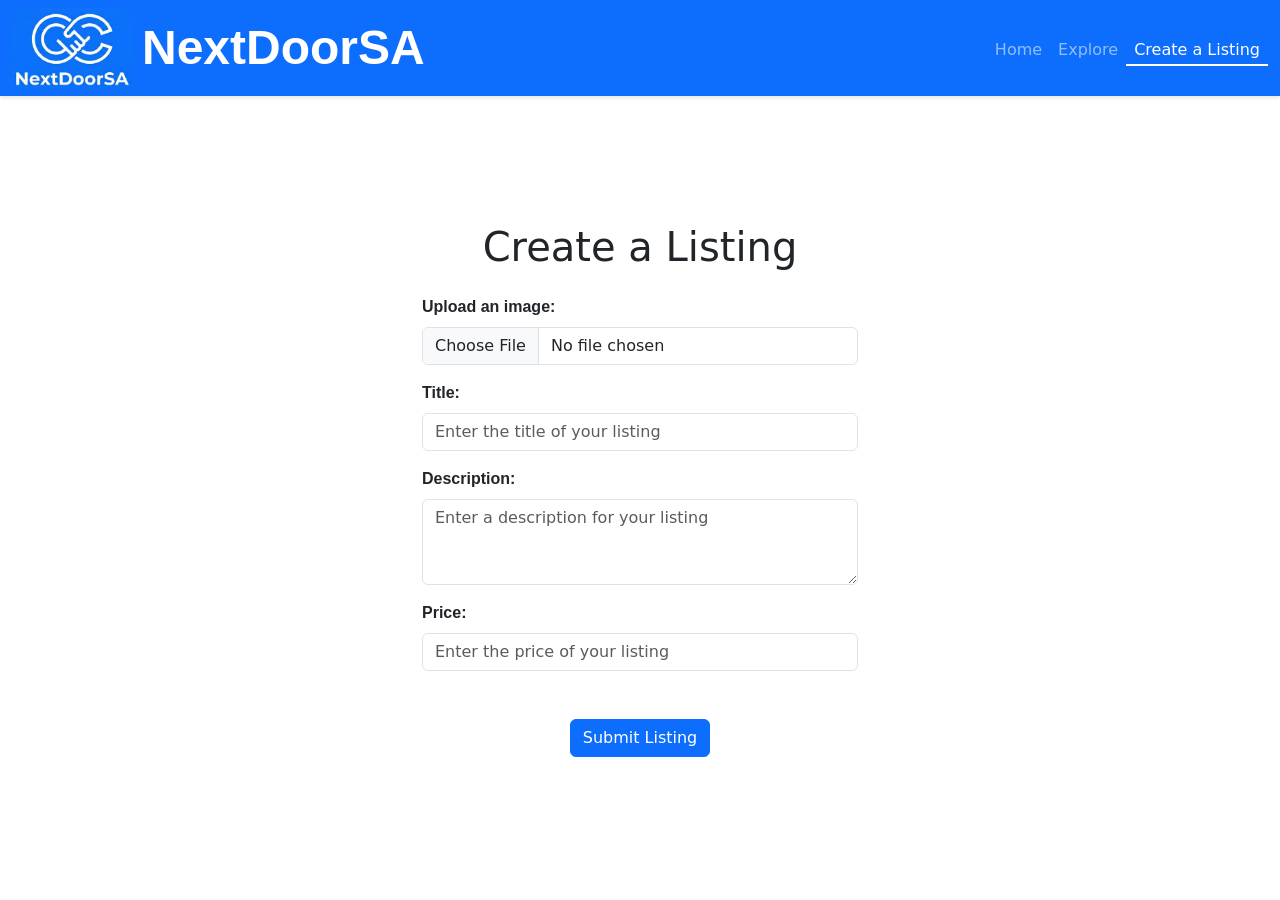
==== createListing.html @ 61792521 "feat: Replace static navbar with custom navbar component for improved reusability; update related HT" ====
<!doctype html>
<html lang="en">
  <head>
    <meta charset="UTF-8" />
    <meta name="viewport" content="width=device-width, initial-scale=1.0" />
    <title>Document</title>
    <link
      href="https://cdn.jsdelivr.net/npm/bootstrap@5.3.0/dist/css/bootstrap.min.css"
      rel="stylesheet"
    />
    <script defer src="./app.js"></script>
    <link rel="stylesheet" href="styles.css" />
    <script defer src="./component.js"></script>
  </head>
  <body>
    <navbar-component></navbar-component>

    <div class="listing-form-container">
      <h1 class="mb-4">Create a Listing</h1>

      <!--this is where the image upload component will go-->
      <div class="mb-3 form-field-group">
        <label for="formFile" class="form-label">Upload an image:</label>
        <input
          class="form-control"
          type="file"
          id="formFile"
          accept="image/*"
        />
      </div>

      <!--this is where the input field for the title-->
      <div class="mb-3 form-field-group">
        <label for="titleInput" class="form-label">Title:</label>
        <input
          type="text"
          class="form-control"
          id="titleInput"
          placeholder="Enter the title of your listing"
        />
      </div>

      <!--this is where the input field for the description will go-->
      <div class="mb-3 form-field-group">
        <label for="descriptionInput" class="form-label">Description:</label>
        <textarea
          class="form-control"
          id="descriptionInput"
          rows="3"
          placeholder="Enter a description for your listing"
        ></textarea>
      </div>

      <!--this is where the input field for the price will go-->
      <div class="mb-5 form-field-group">
        <label for="priceInput" class="form-label">Price:</label>
        <input
          type="number"
          class="form-control"
          id="priceInput"
          placeholder="Enter the price of your listing"
        />
      </div>

      <div class="mb-3 form-field-group d-flex justify-content-center gap-3">
        <button
          class="btn btn-primary"
          id="submitListing"
          onclick="createListing()"
        >
          Submit Listing
        </button>
      </div>
    </div>

    <script src="https://cdn.jsdelivr.net/npm/bootstrap@5.3.0/dist/js/bootstrap.bundle.min.js"></script>
  </body>
</html>
---- styles.css ----
body {
    padding-top: 96px;
}

.round-button{
    border-radius: 10px;
    padding: 10px;

}

.brand-logo {
    width: 120px;
    height: 80px;
    margin-right: 10px;
    object-fit: contain;
}

.brand-name {
    font-family: Roboto, sans-serif;
    font-size: 48px;
    font-weight: bold;
    color: white;
    line-height: 1;
}

.search-group {
    width: 100%;
}

.form-label {
    font-family: Roboto, sans-serif;
    font-weight: bold;
}

.category-buttons {
    display: flex;
    flex-wrap: wrap;
    gap: clamp(8px, 2vw, 20px);
    padding: 16px;
    border-radius: 20px;
    background: #eeeef0;
    width: 100%;
    justify-content: space-between;
}

.explore-page {
    --explore-nav-height: 96px;
}



.explore-sidebar {
    position: fixed;
    top: var(--explore-nav-height);
    left: 0;
    width: 280px;
    height: calc(100vh - var(--explore-nav-height));
    padding: 1.5rem;
    background: #f8f9fa;
    border-right: 1px solid #e2e6ea;
    overflow-y: auto;
    z-index: 1030;
}

.explore-content {
    margin-left: 280px;
    padding: 0 1.5rem 2rem;
}

.card-offset-shadow {
    box-shadow: 8px 8px 15px rgba(0, 0, 0, 0.2);

}

.navbar-nav .nav-link {
    position: relative;
    display: inline-block;
    padding-bottom: 4px;
}

.navbar-nav .nav-link::after {
    content: "";
    position: absolute;
    left: 0;
    right: 0;
    bottom: 0;
    height: 2px;
    background: currentColor;
    transform: scaleX(0);
    transform-origin: left;
    transition: transform 180ms ease;
}

.navbar-nav .nav-link:hover::after,
.navbar-nav .nav-link.active::after {
    transform: scaleX(1);
}

button,
.btn {
    transition: transform 120ms ease, box-shadow 120ms ease;
}

button:active,
.btn:active {
    transform: translateY(2px) scale(0.98);
    box-shadow: none;
}

.listing-form-container {
    display: flex;
    flex-direction: column;
    justify-content: center;
    align-items: center;
    min-height: calc(100vh - 96px);
    padding: 2rem;
    max-width: 500px;
    width: 100%;
    margin: 0 auto;
}

.form-field-group {
    width: 100%;
}

.form-field-group .form-control {
    width: 100%;
}

@media (max-width: 991.98px) {
    .brand-name {
        font-size: 32px;
    }

    .brand-logo {
        width: 88px;
        height: 56px;
    }

    .search-group {
        width: 100%;
    }

    .explore-sidebar {
        width: 220px;
    }

    .explore-content {
        margin-left: 220px;
    }
}

@media (max-width: 575.98px) {
    .brand-name {
        font-size: 24px;
    }

    .brand-logo {
        width: 64px;
        height: 44px;
    }
}
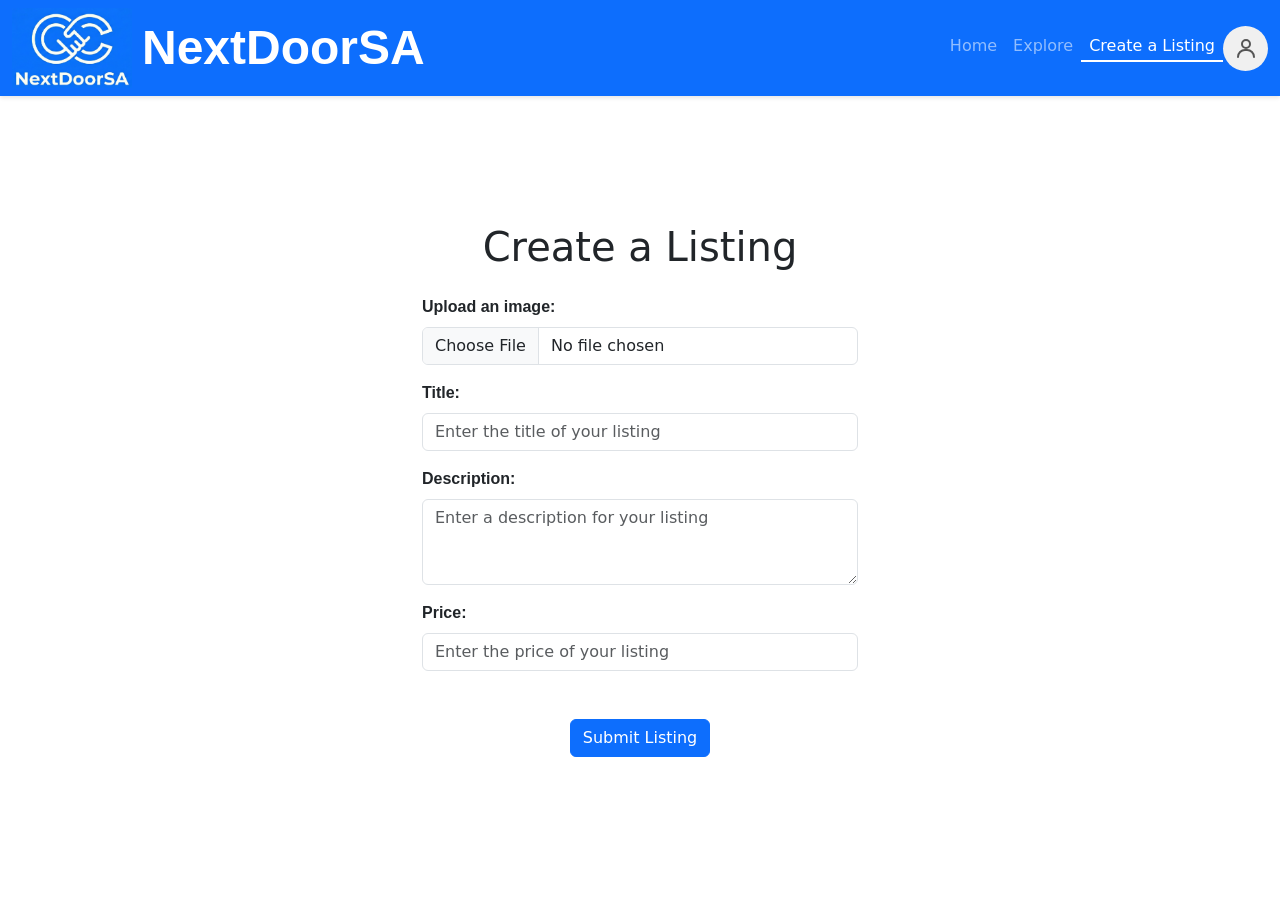
==== commit 7b691c84: "feat: Add profile icon component with dropdown menu for user actions; update navbar and related HTML" ====
--- a/createListing.html
+++ b/createListing.html
@@ -8,9 +8,13 @@
       href="https://cdn.jsdelivr.net/npm/bootstrap@5.3.0/dist/css/bootstrap.min.css"
       rel="stylesheet"
     />
-    <script defer src="./app.js"></script>
+    <link
+      rel="stylesheet"
+      href="https://cdn.jsdelivr.net/npm/bootstrap-icons@1.11.3/font/bootstrap-icons.min.css"
+    />
     <link rel="stylesheet" href="styles.css" />
     <script defer src="./component.js"></script>
+    <script defer src="./app.js"></script>
   </head>
   <body>
     <navbar-component></navbar-component>
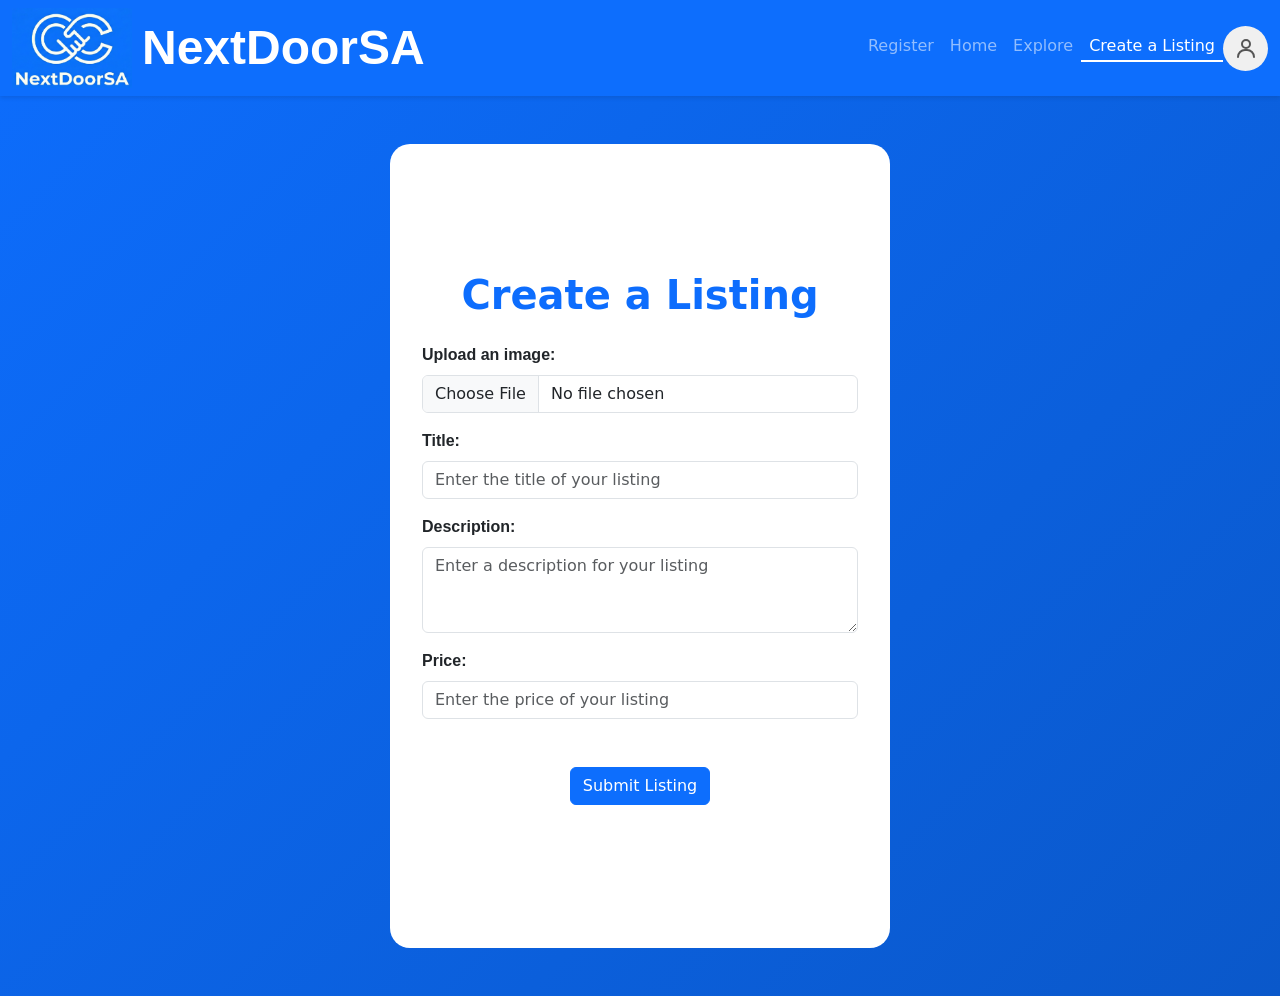
==== commit b6584a85: "feat: Add registration page with form validation and styling; update navbar and styles" ====
--- a/createListing.html
+++ b/createListing.html
@@ -16,10 +16,27 @@
     <script defer src="./component.js"></script>
     <script defer src="./app.js"></script>
   </head>
+  <style>
+    body {
+      min-height: 100vh;
+      display: flex;
+      flex-direction: column;
+      background: linear-gradient(135deg, #0d6dfd 0%, #0a58ca 100%);
+      padding-top: 96px;
+    }
+
+    .listing-form-container h1 {
+      font-size: clamp(1.5rem, 4vw, 2.5rem);
+      color: #0d6dfd;
+      font-weight: 700;
+      margin-bottom: 1.5rem;
+      text-align: center;
+    }
+  </style>
   <body>
     <navbar-component></navbar-component>
 
-    <div class="listing-form-container">
+    <div class="listing-form-container mb-5 mt-5">
       <h1 class="mb-4">Create a Listing</h1>
 
       <!--this is where the image upload component will go-->
--- a/styles.css
+++ b/styles.css
@@ -117,6 +117,9 @@
     max-width: 500px;
     width: 100%;
     margin: 0 auto;
+    background: white;
+    border-radius: 20px;
+    
 }
 
 .form-field-group {
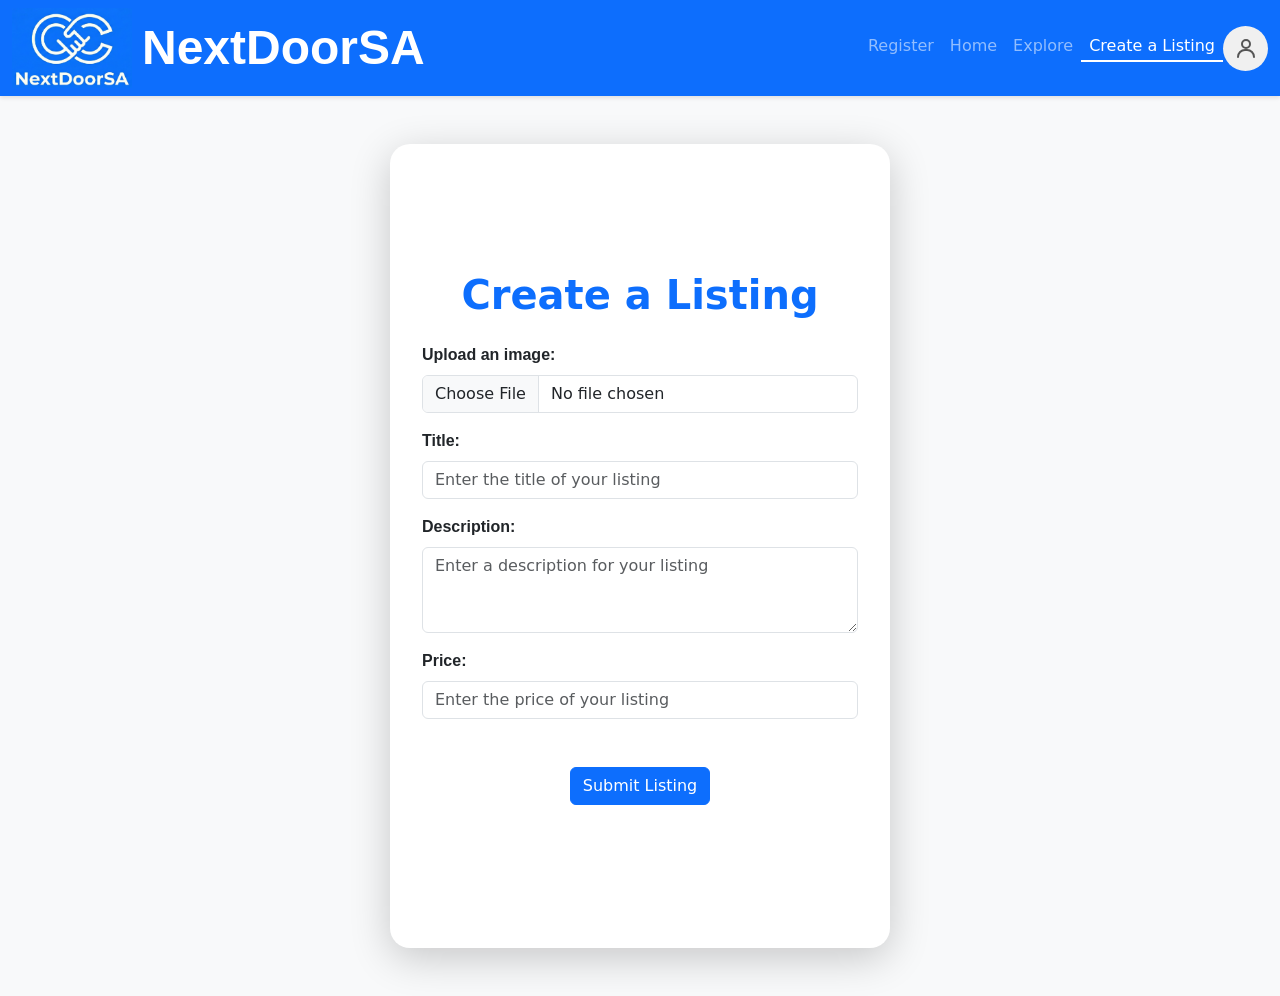
==== commit da43b9cb: "feat: Update background color and enhance form styling with box shadows for improved aesthetics" ====
--- a/createListing.html
+++ b/createListing.html
@@ -21,13 +21,13 @@
       min-height: 100vh;
       display: flex;
       flex-direction: column;
-      background: linear-gradient(135deg, #0d6dfd 0%, #0a58ca 100%);
+      background-color: #f8f9fa;
       padding-top: 96px;
     }
 
     .listing-form-container h1 {
       font-size: clamp(1.5rem, 4vw, 2.5rem);
-      color: #0d6dfd;
+      color: #0d6efd;
       font-weight: 700;
       margin-bottom: 1.5rem;
       text-align: center;
--- a/styles.css
+++ b/styles.css
@@ -119,6 +119,7 @@
     margin: 0 auto;
     background: white;
     border-radius: 20px;
+    box-shadow: 0 10px 40px rgba(0, 0, 0, 0.2);
     
 }
 
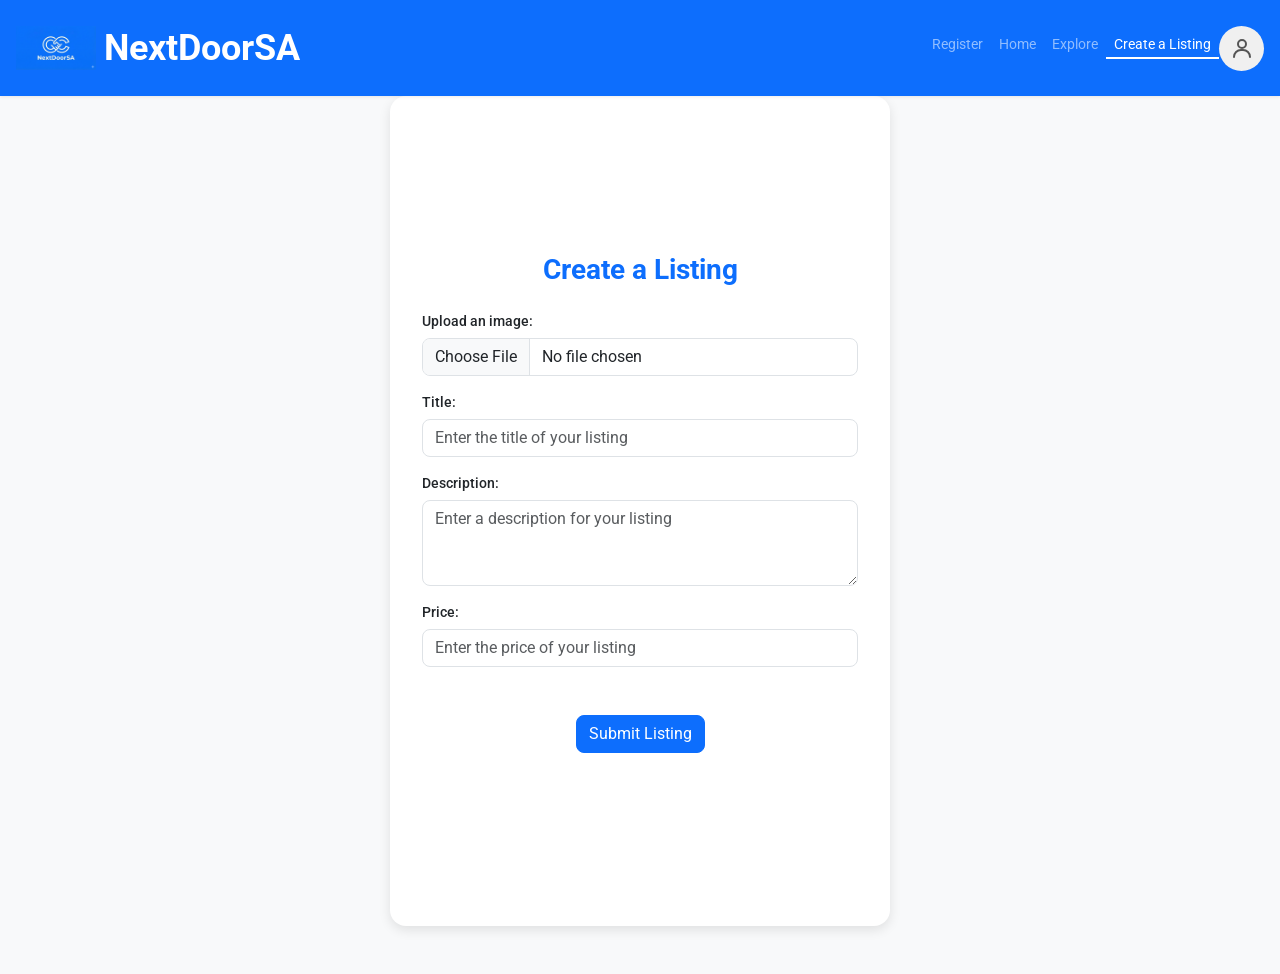
==== commit 6c041992: "feat: Optimize styles and layout across multiple pages for improved user experience and performance" ====
--- a/createListing.html
+++ b/createListing.html
@@ -3,7 +3,8 @@
   <head>
     <meta charset="UTF-8" />
     <meta name="viewport" content="width=device-width, initial-scale=1.0" />
-    <title>Document</title>
+    <title>Create a Listing - NextDoorSA</title>
+    <link href="https://fonts.googleapis.com/css2?family=Roboto:wght@400;500;700&display=swap" rel="stylesheet" />
     <link
       href="https://cdn.jsdelivr.net/npm/bootstrap@5.3.0/dist/css/bootstrap.min.css"
       rel="stylesheet"
@@ -13,30 +14,38 @@
       href="https://cdn.jsdelivr.net/npm/bootstrap-icons@1.11.3/font/bootstrap-icons.min.css"
     />
     <link rel="stylesheet" href="styles.css" />
+    <style>
+      body {
+        min-height: 100vh;
+        display: flex;
+        flex-direction: column;
+        background-color: #f8f9fa;
+      }
+      .listing-form-container h1 {
+        font-size: 20px;
+        color: #0d6efd;
+        font-weight: 700;
+        margin-bottom: 1.5rem;
+        text-align: center;
+      }
+      @media (min-width: 576px) {
+        .listing-form-container h1 {
+          font-size: 24px;
+        }
+      }
+      @media (min-width: 768px) {
+        .listing-form-container h1 {
+          font-size: 28px;
+        }
+      }
+    </style>
     <script defer src="./component.js"></script>
     <script defer src="./app.js"></script>
   </head>
-  <style>
-    body {
-      min-height: 100vh;
-      display: flex;
-      flex-direction: column;
-      background-color: #f8f9fa;
-      padding-top: 96px;
-    }
-
-    .listing-form-container h1 {
-      font-size: clamp(1.5rem, 4vw, 2.5rem);
-      color: #0d6efd;
-      font-weight: 700;
-      margin-bottom: 1.5rem;
-      text-align: center;
-    }
-  </style>
   <body>
     <navbar-component></navbar-component>
 
-    <div class="listing-form-container mb-5 mt-5">
+    <div class="listing-form-container mt-3 mb-5">
       <h1 class="mb-4">Create a Listing</h1>
 
       <!--this is where the image upload component will go-->
--- a/styles.css
+++ b/styles.css
@@ -1,23 +1,33 @@
+/* Mobile-first base styles */
+html {
+    scroll-behavior: smooth;
+}
+
 body {
-    padding-top: 96px;
-}
-
-.round-button{
+    padding-top: 60px;
+    margin: 0;
+    font-family: Roboto, -apple-system, BlinkMacSystemFont, 'Segoe UI', sans-serif;
+    font-size: 14px;
+    line-height: 1.5;
+}
+
+.round-button {
     border-radius: 10px;
-    padding: 10px;
-
+    padding: 8px 12px;
+    font-size: 12px;
+    flex: 0 1 auto;
 }
 
 .brand-logo {
-    width: 120px;
-    height: 80px;
-    margin-right: 10px;
+    width: 44px;
+    height: 44px;
+    margin-right: 8px;
     object-fit: contain;
 }
 
 .brand-name {
     font-family: Roboto, sans-serif;
-    font-size: 48px;
+    font-size: 20px;
     font-weight: bold;
     color: white;
     line-height: 1;
@@ -29,22 +39,26 @@
 
 .form-label {
     font-family: Roboto, sans-serif;
-    font-weight: bold;
+    font-weight: 500;
+    font-size: 13px;
+    margin-bottom: 6px;
 }
 
 .category-buttons {
     display: flex;
     flex-wrap: wrap;
-    gap: clamp(8px, 2vw, 20px);
-    padding: 16px;
-    border-radius: 20px;
-    background: #eeeef0;
-    width: 100%;
-    justify-content: space-between;
+    gap: 8px;
+    padding: 12px;
+    border-radius: 16px;
+    background: #f0f0f2;
+    width: 100%;
+    justify-content: flex-start;
+    overflow-x: auto;
+    -webkit-overflow-scrolling: touch;
 }
 
 .explore-page {
-    --explore-nav-height: 96px;
+    --explore-nav-height: 60px;
 }
 
 
@@ -52,30 +66,41 @@
 .explore-sidebar {
     position: fixed;
     top: var(--explore-nav-height);
-    left: 0;
-    width: 280px;
+    left: -100%;
+    width: 240px;
     height: calc(100vh - var(--explore-nav-height));
-    padding: 1.5rem;
+    padding: 1rem;
     background: #f8f9fa;
     border-right: 1px solid #e2e6ea;
     overflow-y: auto;
     z-index: 1030;
+    transition: left 250ms ease;
+}
+
+.explore-sidebar.show {
+    left: 0;
 }
 
 .explore-content {
-    margin-left: 280px;
-    padding: 0 1.5rem 2rem;
+    margin-left: 0;
+    padding: 0 1rem 1.5rem;
 }
 
 .card-offset-shadow {
-    box-shadow: 8px 8px 15px rgba(0, 0, 0, 0.2);
-
+    box-shadow: 0 2px 8px rgba(0, 0, 0, 0.1);
+}
+
+.card-img-top {
+    object-fit: cover;
+    height: 180px;
+    width: 100%;
 }
 
 .navbar-nav .nav-link {
     position: relative;
     display: inline-block;
     padding-bottom: 4px;
+    font-size: 14px;
 }
 
 .navbar-nav .nav-link::after {
@@ -88,7 +113,7 @@
     background: currentColor;
     transform: scaleX(0);
     transform-origin: left;
-    transition: transform 180ms ease;
+    transition: transform 150ms ease;
 }
 
 .navbar-nav .nav-link:hover::after,
@@ -98,12 +123,13 @@
 
 button,
 .btn {
-    transition: transform 120ms ease, box-shadow 120ms ease;
+    transition: transform 100ms ease, box-shadow 100ms ease;
+    border-radius: 8px;
 }
 
 button:active,
 .btn:active {
-    transform: translateY(2px) scale(0.98);
+    transform: translateY(1px) scale(0.98);
     box-shadow: none;
 }
 
@@ -112,55 +138,108 @@
     flex-direction: column;
     justify-content: center;
     align-items: center;
-    min-height: calc(100vh - 96px);
-    padding: 2rem;
-    max-width: 500px;
+    min-height: calc(100vh - 60px);
+    padding: 1rem;
+    max-width: 100%;
     width: 100%;
     margin: 0 auto;
     background: white;
-    border-radius: 20px;
-    box-shadow: 0 10px 40px rgba(0, 0, 0, 0.2);
-    
 }
 
 .form-field-group {
     width: 100%;
+    margin-bottom: 1rem;
 }
 
 .form-field-group .form-control {
     width: 100%;
-}
-
-@media (max-width: 991.98px) {
+    border-radius: 8px;
+}
+
+/* Desktop-first enhancements */
+@media (min-width: 576px) {
+    body {
+        padding-top: 70px;
+    }
+
+    .brand-logo {
+        width: 56px;
+        height: 56px;
+    }
+
+    .brand-name {
+        font-size: 28px;
+    }
+
+    .round-button {
+        padding: 10px 14px;
+        font-size: 13px;
+    }
+
+    .card-img-top {
+        height: 200px;
+    }
+
+    .listing-form-container {
+        min-height: calc(100vh - 70px);
+        padding: 2rem;
+        max-width: 500px;
+        border-radius: 16px;
+        box-shadow: 0 4px 12px rgba(0, 0, 0, 0.1);
+    }
+}
+
+@media (min-width: 768px) {
+    body {
+        padding-top: 75px;
+    }
+
+    .brand-logo {
+        width: 64px;
+        height: 64px;
+    }
+
     .brand-name {
         font-size: 32px;
     }
 
+    .form-label {
+        font-size: 14px;
+    }
+
+    .card-img-top {
+        height: 220px;
+    }
+}
+
+@media (min-width: 992px) {
+    body {
+        padding-top: 80px;
+    }
+
     .brand-logo {
-        width: 88px;
-        height: 56px;
-    }
-
-    .search-group {
-        width: 100%;
+        width: 80px;
+        height: 80px;
+    }
+
+    .brand-name {
+        font-size: 36px;
     }
 
     .explore-sidebar {
-        width: 220px;
+        position: fixed;
+        top: var(--explore-nav-height);
+        left: 0;
+        width: 260px;
+        left: 0 !important;
     }
 
     .explore-content {
-        margin-left: 220px;
-    }
-}
-
-@media (max-width: 575.98px) {
-    .brand-name {
-        font-size: 24px;
-    }
-
-    .brand-logo {
-        width: 64px;
-        height: 44px;
-    }
-}
+        margin-left: 260px;
+        padding: 0 1.5rem 2rem;
+    }
+
+    .card-img-top {
+        height: 240px;
+    }
+}
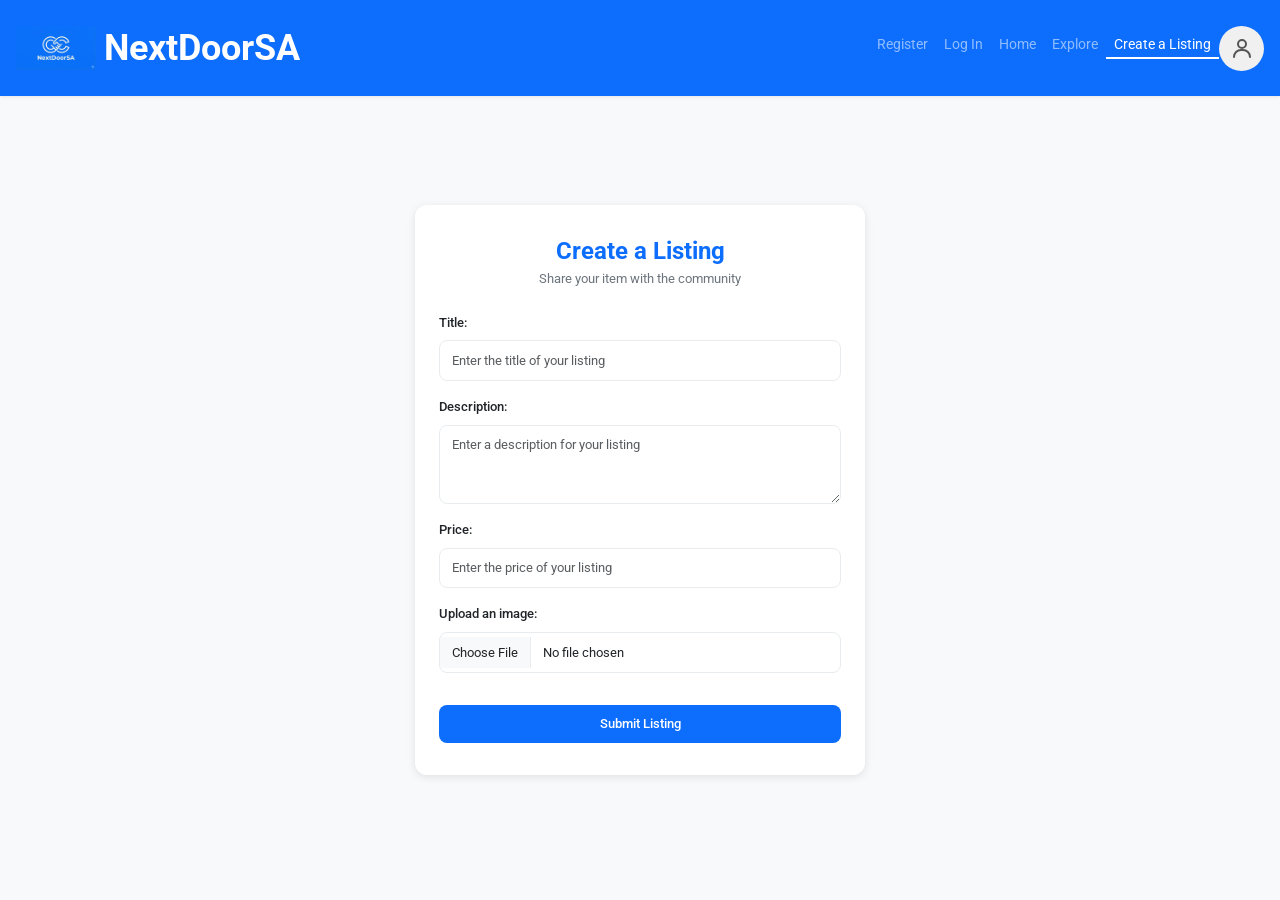
==== commit 1b95aa77: "feat: Add admin page and modularize components for improved structure" ====
--- a/createListing.html
+++ b/createListing.html
@@ -1,108 +1,92 @@
 <!doctype html>
 <html lang="en">
-  <head>
-    <meta charset="UTF-8" />
-    <meta name="viewport" content="width=device-width, initial-scale=1.0" />
+<head>
+    <meta charset="UTF-8"/>
+    <meta name="viewport" content="width=device-width, initial-scale=1.0"/>
     <title>Create a Listing - NextDoorSA</title>
-    <link href="https://fonts.googleapis.com/css2?family=Roboto:wght@400;500;700&display=swap" rel="stylesheet" />
+    <link href="https://fonts.googleapis.com/css2?family=Roboto:wght@400;500;700&display=swap" rel="stylesheet"/>
     <link
-      href="https://cdn.jsdelivr.net/npm/bootstrap@5.3.0/dist/css/bootstrap.min.css"
-      rel="stylesheet"
+            href="https://cdn.jsdelivr.net/npm/bootstrap@5.3.0/dist/css/bootstrap.min.css"
+            rel="stylesheet"
     />
     <link
-      rel="stylesheet"
-      href="https://cdn.jsdelivr.net/npm/bootstrap-icons@1.11.3/font/bootstrap-icons.min.css"
+            rel="stylesheet"
+            href="https://cdn.jsdelivr.net/npm/bootstrap-icons@1.11.3/font/bootstrap-icons.min.css"
     />
-    <link rel="stylesheet" href="styles.css" />
-    <style>
-      body {
-        min-height: 100vh;
-        display: flex;
-        flex-direction: column;
-        background-color: #f8f9fa;
-      }
-      .listing-form-container h1 {
-        font-size: 20px;
-        color: #0d6efd;
-        font-weight: 700;
-        margin-bottom: 1.5rem;
-        text-align: center;
-      }
-      @media (min-width: 576px) {
-        .listing-form-container h1 {
-          font-size: 24px;
-        }
-      }
-      @media (min-width: 768px) {
-        .listing-form-container h1 {
-          font-size: 28px;
-        }
-      }
-    </style>
-    <script defer src="./component.js"></script>
-    <script defer src="./app.js"></script>
-  </head>
+    <link rel="stylesheet" href="styles.css"/>
+    <script type="module" src="./app.js"></script>
+    <!-- <script defer src="./component.js"></script> -->
+</head>
   <body>
-    <navbar-component></navbar-component>
+    <app-navbar></app-navbar>
 
-    <div class="listing-form-container mt-3 mb-5">
-      <h1 class="mb-4">Create a Listing</h1>
+    <div class="listing-form-container">
+      <div class="listing-card">
+        <div class="listing-header">
+          <h1>Create a Listing</h1>
+          <p>Share your item with the community</p>
+        </div>
 
-      <!--this is where the image upload component will go-->
-      <div class="mb-3 form-field-group">
-        <label for="formFile" class="form-label">Upload an image:</label>
-        <input
-          class="form-control"
-          type="file"
-          id="formFile"
-          accept="image/*"
-        />
-      </div>
+        <form
+                id="listingForm"´
+                onsubmit="event.preventDefault(); createListing();">
+          <!--this is where the input field for the title-->
+          <div class="mb-3 form-field-group">
+            <label for="titleInput" class="form-label">Title:</label>
+            <input
+              type="text"
+              class="form-control"
+              id="titleInput"
+              placeholder="Enter the title of your listing"
+            />
+          </div>
 
-      <!--this is where the input field for the title-->
-      <div class="mb-3 form-field-group">
-        <label for="titleInput" class="form-label">Title:</label>
-        <input
-          type="text"
-          class="form-control"
-          id="titleInput"
-          placeholder="Enter the title of your listing"
-        />
-      </div>
+          <!--this is where the input field for the description will go-->
+          <div class="mb-3 form-field-group">
+            <label for="descriptionInput" class="form-label">Description:</label>
+            <textarea
+              class="form-control"
+              id="descriptionInput"
+              rows="3"
+              placeholder="Enter a description for your listing"
+            ></textarea>
+          </div>
 
-      <!--this is where the input field for the description will go-->
-      <div class="mb-3 form-field-group">
-        <label for="descriptionInput" class="form-label">Description:</label>
-        <textarea
-          class="form-control"
-          id="descriptionInput"
-          rows="3"
-          placeholder="Enter a description for your listing"
-        ></textarea>
-      </div>
+          <!--this is where the input field for the price will go-->
+          <div class="mb-3 form-field-group">
+            <label for="priceInput" class="form-label">Price:</label>
+            <input
+              type="number"
+              class="form-control"
+              id="priceInput"
+              placeholder="Enter the price of your listing"
+            />
+          </div>
 
-      <!--this is where the input field for the price will go-->
-      <div class="mb-5 form-field-group">
-        <label for="priceInput" class="form-label">Price:</label>
-        <input
-          type="number"
-          class="form-control"
-          id="priceInput"
-          placeholder="Enter the price of your listing"
-        />
-      </div>
+          <!--this is where the image upload component will go-->
+          <div class="mb-4 form-field-group">
+            <label for="formFile" class="form-label">Upload an image:</label>
+            <input
+              class="form-control"
+              type="file"
+              id="formFile"
+              accept="image/*"
+            />
+          </div>
 
-      <div class="mb-3 form-field-group d-flex justify-content-center gap-3">
-        <button
-          class="btn btn-primary"
-          id="submitListing"
-          onclick="createListing()"
-        >
-          Submit Listing
-        </button>
+          <div class="d-flex justify-content-center gap-3">
+            <button
+              type="submit"
+              class="btn-create-listing btn-primary"
+              id="submitListing"
+            >
+              Submit Listing
+            </button>
+          </div>
+        </form>
       </div>
     </div>
 
-    <script src="https://cdn.jsdelivr.net/npm/bootstrap@5.3.0/dist/js/bootstrap.bundle.min.js"></script>
-  </body>
+<script src="https://cdn.jsdelivr.net/npm/bootstrap@5.3.0/dist/js/bootstrap.bundle.min.js"></script>
+</body>
 </html>
--- a/styles.css
+++ b/styles.css
@@ -61,20 +61,53 @@
     --explore-nav-height: 60px;
 }
 
-
+#toggle-sidebar {
+    position: fixed;
+    top: 70px;
+    right: 15px;
+    z-index: 1021;
+    box-shadow: 0 2px 8px rgba(0, 0, 0, 0.2);
+}
+
+@media (min-width: 576px) {
+    .explore-page {
+        --explore-nav-height: 70px;
+    }
+    #toggle-sidebar {
+        top: 80px;
+    }
+}
+
+@media (min-width: 768px) {
+    .explore-page {
+        --explore-nav-height: 75px;
+    }
+    #toggle-sidebar {
+        top: 85px;
+    }
+}
+
+@media (min-width: 992px) {
+    .explore-page {
+        --explore-nav-height: 80px;
+    }
+}
 
 .explore-sidebar {
     position: fixed;
     top: var(--explore-nav-height);
     left: -100%;
-    width: 240px;
+    width: 280px;
+    max-width: 85vw;
     height: calc(100vh - var(--explore-nav-height));
     padding: 1rem;
-    background: #f8f9fa;
+    background: #ffffff;
     border-right: 1px solid #e2e6ea;
     overflow-y: auto;
-    z-index: 1030;
+    -webkit-overflow-scrolling: touch;
+    z-index: 1020;
     transition: left 250ms ease;
+    box-shadow: 2px 0 8px rgba(0, 0, 0, 0.1);
 }
 
 .explore-sidebar.show {
@@ -83,7 +116,38 @@
 
 .explore-content {
     margin-left: 0;
-    padding: 0 1rem 1.5rem;
+    padding: 1rem;
+    min-height: calc(100vh - var(--explore-nav-height));
+    overflow-y: auto;
+    -webkit-overflow-scrolling: touch;
+}
+
+.explore-content h1 {
+    font-size: 1.75rem;
+    margin-bottom: 0.5rem;
+}
+
+.explore-content p {
+    font-size: 0.95rem;
+    color: #6c757d;
+}
+
+.sidebar-backdrop {
+    position: fixed;
+    top: var(--explore-nav-height);
+    left: 0;
+    width: 100%;
+    height: calc(100vh - var(--explore-nav-height));
+    background: rgba(0, 0, 0, 0.5);
+    z-index: 1019;
+    opacity: 0;
+    visibility: hidden;
+    transition: opacity 250ms ease, visibility 250ms ease;
+}
+
+.sidebar-backdrop.show {
+    opacity: 1;
+    visibility: visible;
 }
 
 .card-offset-shadow {
@@ -133,18 +197,6 @@
     box-shadow: none;
 }
 
-.listing-form-container {
-    display: flex;
-    flex-direction: column;
-    justify-content: center;
-    align-items: center;
-    min-height: calc(100vh - 60px);
-    padding: 1rem;
-    max-width: 100%;
-    width: 100%;
-    margin: 0 auto;
-    background: white;
-}
 
 .form-field-group {
     width: 100%;
@@ -179,14 +231,6 @@
     .card-img-top {
         height: 200px;
     }
-
-    .listing-form-container {
-        min-height: calc(100vh - 70px);
-        padding: 2rem;
-        max-width: 500px;
-        border-radius: 16px;
-        box-shadow: 0 4px 12px rgba(0, 0, 0, 0.1);
-    }
 }
 
 @media (min-width: 768px) {
@@ -230,16 +274,197 @@
         position: fixed;
         top: var(--explore-nav-height);
         left: 0;
-        width: 260px;
+        width: 280px;
+        max-width: 280px;
         left: 0 !important;
+        background: #f8f9fa;
+        box-shadow: none;
+        border-right: 1px solid #dee2e6;
     }
 
     .explore-content {
-        margin-left: 260px;
-        padding: 0 1.5rem 2rem;
+        margin-left: 280px;
+        padding: 1.5rem 2rem;
+    }
+
+    .explore-content h1 {
+        font-size: 2.5rem;
+    }
+
+    .explore-content p {
+        font-size: 1rem;
+    }
+
+    .sidebar-backdrop {
+        display: none;
     }
 
     .card-img-top {
         height: 240px;
     }
 }
+
+/* Registration Page Styles */
+body {
+    min-height: 100vh;
+    display: flex;
+    flex-direction: column;
+    background-color: #f8f9fa;
+}
+
+.registration-container,
+.login-container,
+.listing-form-container{
+    flex: 1;
+    display: flex;
+    align-items: center;
+    justify-content: center;
+    padding: 1rem;
+}
+
+.registration-card,
+.login-card,
+.listing-card {
+    width: 100%;
+    max-width: 100%;
+    background: white;
+    border-radius: 12px;
+    box-shadow: 0 2px 8px rgba(0, 0, 0, 0.1);
+    padding: 1.5rem 1rem;
+    animation: slideUp 0.4s ease-out;
+}
+
+@keyframes slideUp {
+    from {
+        opacity: 0;
+        transform: translateY(20px);
+    }
+    to {
+        opacity: 1;
+        transform: translateY(0);
+    }
+}
+
+.registration-header,
+.login-header,
+.listing-header{
+    text-align: center;
+    margin-bottom: 1.5rem;
+}
+
+.registration-header h1,
+.login-header h1,
+.listing-header h1 {
+    font-size: 20px;
+    color: #0d6efd;
+    font-weight: 700;
+    margin-bottom: 0.25rem;
+}
+
+.registration-header p,
+.login-header p,
+.listing-header p{
+    color: #6c757d;
+    font-size: 13px;
+}
+
+.form-group {
+    margin-bottom: 1rem;
+}
+
+.form-label {
+    font-weight: 500;
+    color: #212529;
+    margin-bottom: 0.5rem;
+    display: flex;
+    align-items: center;
+    gap: 0.5rem;
+    font-size: 13px;
+}
+
+.form-control {
+    border: 1px solid #e9ecef;
+    border-radius: 8px;
+    padding: 0.6rem 0.75rem;
+    font-size: 13px;
+    transition: all 150ms ease;
+}
+
+.form-control:focus {
+    border-color: #0d6efd;
+    box-shadow: 0 0 0 0.15rem rgba(13, 110, 253, 0.1);
+    outline: none;
+}
+
+.password-toggle {
+    position: absolute;
+    right: 0.75rem;
+    top: 50%;
+    transform: translateY(-50%);
+    cursor: pointer;
+    color: #0d6efd;
+    font-size: 1rem;
+    background: none;
+    border: none;
+    padding: 0;
+}
+
+.btn-register,
+.btn-login,
+.btn-create-listing{
+    width: 100%;
+    padding: 0.6rem 1rem;
+    background: #0d6efd;
+    border: none;
+    border-radius: 8px;
+    color: white;
+    font-weight: 500;
+    font-size: 13px;
+    transition: all 150ms ease;
+    cursor: pointer;
+    margin-top: 0.5rem;
+}
+
+.btn-register:hover,
+.btn-login:hover,
+.btn-create-listing:hover{
+    background: #0a58ca;
+    transform: translateY(-1px);
+}
+
+.btn-register:active,
+.btn-login:active,
+.btn-create-listing:active{
+    transform: translateY(0);
+}
+
+.login-link {
+    text-align: center;
+    margin-top: 1rem;
+    color: #6c757d;
+    font-size: 12px;
+}
+
+.login-link a {
+    color: #0d6efd;
+    text-decoration: none;
+    font-weight: 500;
+}
+
+.login-link a:hover {
+    text-decoration: underline;
+}
+
+@media (min-width: 576px) {
+    .registration-card,
+    .login-card,
+    .listing-card {
+        max-width: 450px;
+        padding: 2rem 1.5rem;
+    }
+    .registration-header h1,
+    .login-header h1,
+    .listing-header h1 {
+        font-size: 24px;
+    }
+}
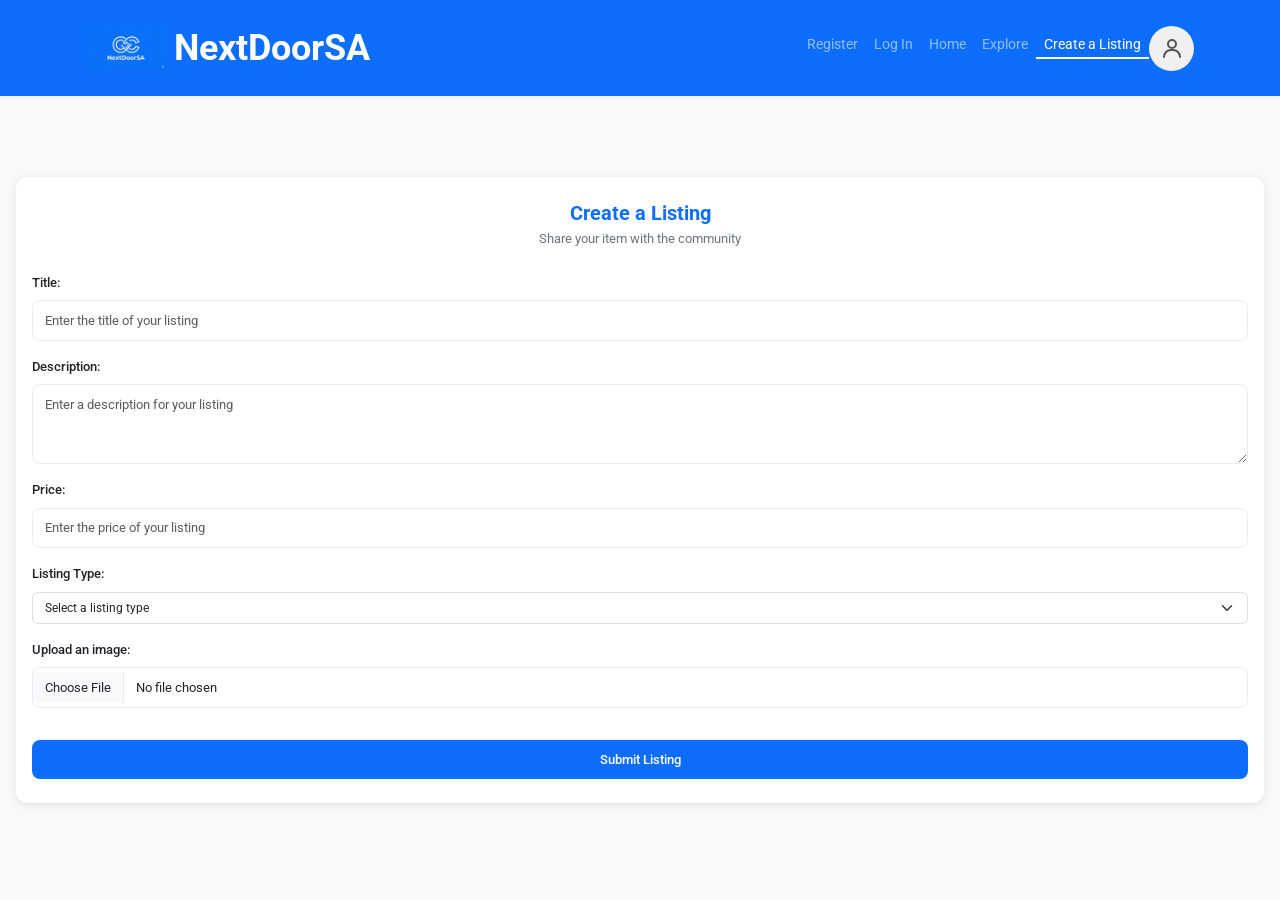
==== commit a71172c5: "feat: Enhance listing creation page with new fields and improved form handling" ====
--- a/createListing.html
+++ b/createListing.html
@@ -17,76 +17,147 @@
     <script type="module" src="./app.js"></script>
     <!-- <script defer src="./component.js"></script> -->
 </head>
-  <body>
-    <app-navbar></app-navbar>
+<body>
+<app-navbar></app-navbar>
 
-    <div class="listing-form-container">
-      <div class="listing-card">
+<div class="listing-form-container">
+    <div class="listing-card">
         <div class="listing-header">
-          <h1>Create a Listing</h1>
-          <p>Share your item with the community</p>
+            <h1>Create a Listing</h1>
+            <p>Share your item with the community</p>
         </div>
 
-        <form
-                id="listingForm"´
-                onsubmit="event.preventDefault(); createListing();">
-          <!--this is where the input field for the title-->
-          <div class="mb-3 form-field-group">
-            <label for="titleInput" class="form-label">Title:</label>
-            <input
-              type="text"
-              class="form-control"
-              id="titleInput"
-              placeholder="Enter the title of your listing"
-            />
-          </div>
+        <form id="listingForm">
+            <!--this is where the input field for the title-->
+            <div class="mb-3 form-field-group">
+                <label for="titleInput" class="form-label">Title:</label>
+                <input
+                        type="text"
+                        class="form-control"
+                        id="titleInput"
+                        name="title"
+                        placeholder="Enter the title of your listing"
+                />
+            </div>
 
-          <!--this is where the input field for the description will go-->
-          <div class="mb-3 form-field-group">
-            <label for="descriptionInput" class="form-label">Description:</label>
-            <textarea
-              class="form-control"
-              id="descriptionInput"
-              rows="3"
-              placeholder="Enter a description for your listing"
-            ></textarea>
-          </div>
+            <!--this is where the input field for the description will go-->
+            <div class="mb-3 form-field-group">
+                <label for="descriptionInput" class="form-label">Description:</label>
+                <textarea
+                        class="form-control"
+                        id="descriptionInput"
+                        name="description"
+                        rows="3"
+                        placeholder="Enter a description for your listing"
+                ></textarea>
+            </div>
 
-          <!--this is where the input field for the price will go-->
-          <div class="mb-3 form-field-group">
-            <label for="priceInput" class="form-label">Price:</label>
-            <input
-              type="number"
-              class="form-control"
-              id="priceInput"
-              placeholder="Enter the price of your listing"
-            />
-          </div>
+            <!--this is where the input field for the price will go-->
+            <div class="mb-3 form-field-group">
+                <label for="priceInput" class="form-label">Price:</label>
+                <input
+                        type="number"
+                        class="form-control"
+                        id="priceInput"
+                        name="price"
+                        placeholder="Enter the price of your listing"
+                />
+            </div>
 
-          <!--this is where the image upload component will go-->
-          <div class="mb-4 form-field-group">
-            <label for="formFile" class="form-label">Upload an image:</label>
-            <input
-              class="form-control"
-              type="file"
-              id="formFile"
-              accept="image/*"
-            />
-          </div>
 
-          <div class="d-flex justify-content-center gap-3">
-            <button
-              type="submit"
-              class="btn-create-listing btn-primary"
-              id="submitListing"
-            >
-              Submit Listing
-            </button>
-          </div>
+            <div class="dropdwn-menu mb-3 form-field-group">
+                <label for="listingType" class="form-label">Listing Type:</label>
+                <select
+                        class="form-select"
+                        id="listingType"
+                        name="listingType">
+                    <option selected disabled value="">Select a listing type</option>
+                    <option value="Outdoors">Outdoors</option>
+                    <option value="Electronics">Electronics</option>
+                    <option value="Home">Home</option>
+                    <option value="Furniture">Furniture</option>
+                    <option value="Services">Services</option>
+                    <option value="Sports">Sports</option>
+                </select>
+            </div>
+
+            <!--this is where the image upload component will go-->
+            <div class="mb-4 form-field-group">
+                <label for="imageInput" class="form-label">Upload an image:</label>
+                <input
+                        class="form-control"
+                        type="file"
+                        id="imageInput"
+                        name="image"
+                        accept="image/*"
+                />
+            </div>
+
+            <div class="d-flex justify-content-center gap-3">
+                <button
+                        type="submit"
+                        class="btn-create-listing btn-primary"
+                        id="submitListing"
+                >
+                    Submit Listing
+                </button>
+            </div>
         </form>
-      </div>
     </div>
+</div>
 
 <script src="https://cdn.jsdelivr.net/npm/bootstrap@5.3.0/dist/js/bootstrap.bundle.min.js"></script>
+<script src="listingObject.js"></script>
+<script>
+    document.addEventListener('DOMContentLoaded', () => {
+        // Load existing listings from localStorage so we don't overwrite them
+        let listings = JSON.parse(localStorage.getItem('listings')) || [];
+
+        const form = document.getElementById("listingForm");
+        const imageInput = document.getElementById("imageInput");
+
+        if (form) {
+            form.addEventListener("submit", (e) => {
+                e.preventDefault(); // Prevent page reload
+
+                const listingID = "LIS-" + Date.now();
+                const title = document.getElementById("titleInput").value;
+                const description = document.getElementById("descriptionInput").value;
+                const price = document.getElementById("priceInput").value;
+                const category = document.getElementById("listingType").value;
+
+                // Construct an image path (fake upload)
+                let imagePath = "Assets/furniture.jpeg"; // Default
+                if (imageInput && imageInput.files.length > 0) {
+                     // In a real app, this would need server upload.
+                     // Locally, we can only use a placeholder or the name if it matches something in Assets.
+                     imagePath = "Assets/" + imageInput.files[0].name;
+                }
+
+                // Create the object.
+                // We'll use a plain object for storage simplicity,
+                // but we can also use the class if we handle serialization manually.
+                const newListing = {
+                    id: listingID,
+                    title: title,
+                    description: description,
+                    price: price,
+                    category: category,
+                    image: imagePath // Saving image path too
+                };
+
+                listings.push(newListing);
+
+                // Save to localStorage
+                localStorage.setItem('listings', JSON.stringify(listings));
+
+                console.log("Updated listings:", listings);
+                alert("New listing successfully added!");
+
+                form.reset();
+            });
+        }
+    });
+</script>
 </body>
 </html>
--- a/styles.css
+++ b/styles.css
@@ -73,6 +73,7 @@
     .explore-page {
         --explore-nav-height: 70px;
     }
+
     #toggle-sidebar {
         top: 80px;
     }
@@ -82,6 +83,7 @@
     .explore-page {
         --explore-nav-height: 75px;
     }
+
     #toggle-sidebar {
         top: 85px;
     }
@@ -314,7 +316,7 @@
 
 .registration-container,
 .login-container,
-.listing-form-container{
+.listing-form-container {
     flex: 1;
     display: flex;
     align-items: center;
@@ -347,9 +349,162 @@
 
 .registration-header,
 .login-header,
-.listing-header{
+.listing-header {
     text-align: center;
     margin-bottom: 1.5rem;
+}
+
+/* User added Hero Section Styles */
+.hero-section {
+    background: linear-gradient(135deg, #0d6efd 0%, #0a58ca 100%);
+    color: white;
+    padding: 2.5rem 1rem; /* Adjust padding for mobile/desktop */
+    text-align: center;
+    margin-top: -1rem; /* Pull up to nav if needed, or just standard margin */
+    margin-bottom: 2rem;
+    border-radius: 0 0 24px 24px;
+}
+
+@media (min-width: 768px) {
+    .hero-section {
+        padding: 4rem 2rem;
+    }
+}
+
+.hero-title {
+    font-weight: 800;
+    margin-bottom: 0.5rem;
+    font-size: clamp(1.8rem, 5vw, 3rem);
+    line-height: 1.2;
+}
+
+.hero-subtitle {
+    font-weight: 400;
+    margin-bottom: 2rem;
+    opacity: 0.9;
+    font-size: 1.1rem;
+}
+
+.hero-search {
+    max-width: 600px;
+    margin: 0 auto;
+    box-shadow: 0 8px 20px rgba(0, 0, 0, 0.2);
+    border-radius: 25px; /* Pillow shape common in modern search bars */
+    overflow: hidden;
+    background: white;
+    padding: 4px;
+    display: flex;
+    flex-wrap: wrap; /* Allow wrapping on small screens */
+}
+
+.hero-search .form-control {
+    border: none;
+    padding: 0.8rem 1.2rem;
+    font-size: 16px; /* Prevents iOS zooming */
+    box-shadow: none; /* Remove default bootstrap focus shadow */
+    flex: 1 1 auto;
+    min-width: 150px;
+}
+
+.hero-search .btn {
+    border-radius: 25px; /* Match container */
+    padding: 0.5rem 1.2rem;
+    font-weight: 600;
+    margin: 2px;
+    white-space: nowrap;
+    flex: 0 0 auto;
+}
+
+.section-header {
+
+    display: flex;
+    justify-content: space-between;
+    align-items: center;
+    margin-bottom: 1rem;
+    padding-bottom: 0.5rem;
+    border-bottom: 1px solid #e9ecef;
+}
+
+.section-title {
+    font-family: -apple-system, BlinkMacSystemFont, "Segoe UI", Roboto, "Helvetica Neue", Arial, sans-serif;
+    font-weight: 700;
+    color: #212529;
+    font-size: 1.25rem;
+    margin: 0;
+}
+
+.section-link {
+    font-size: 0.9rem;
+    text-decoration: none;
+    font-weight: 500;
+    color: #0d6efd;
+}
+
+.section-link:hover {
+    text-decoration: underline;
+}
+
+.category-scroll-container {
+    display: flex;
+    gap: 1rem;
+    overflow-x: auto;
+    padding: 0.5rem 1rem 1.5rem 1rem; /* Added side padding */
+    -webkit-overflow-scrolling: touch;
+    scrollbar-width: none; /* Hide scrollbar for cleaner look */
+    scroll-snap-type: x mandatory; /* Snap scrolling */
+}
+
+/* Hide scrollbar for Chrome/Safari/Edge */
+.category-scroll-container::-webkit-scrollbar {
+    display: none;
+}
+
+.category-card {
+    min-width: 100px;
+    text-align: center;
+    cursor: pointer;
+    transition: transform 0.2s;
+    scroll-snap-align: start; /* Align items when scrolling stops */
+}
+
+@media (hover: hover) {
+    .category-card:hover {
+        transform: translateY(-5px);
+    }
+}
+
+.category-icon {
+    width: 60px;
+    height: 60px;
+    background: #f1f3f5;
+    border-radius: 50%;
+    display: flex;
+    align-items: center;
+    justify-content: center;
+    margin: 0 auto 0.5rem;
+    color: #0d6efd;
+    font-size: 1.5rem;
+    transition: background-color 0.2s, color 0.2s;
+}
+
+.category-icon img {
+    width: 24px;
+    height: 24px;
+    object-fit: contain;
+}
+
+@media (hover: hover) {
+    .category-card:hover .category-icon {
+        background: #e7f1ff;
+        color: #0a58ca;
+    }
+}
+
+.category-name {
+    font-size: 0.85rem;
+    font-weight: 500;
+    color: #495057;
+    line-height: 1.2;
 }
 
 .registration-header h1,
@@ -363,7 +518,7 @@
 
 .registration-header p,
 .login-header p,
-.listing-header p{
+.listing-header p {
     color: #6c757d;
     font-size: 13px;
 }
@@ -411,7 +566,7 @@
 
 .btn-register,
 .btn-login,
-.btn-create-listing{
+.btn-create-listing {
     width: 100%;
     padding: 0.6rem 1rem;
     background: #0d6efd;
@@ -427,14 +582,14 @@
 
 .btn-register:hover,
 .btn-login:hover,
-.btn-create-listing:hover{
+.btn-create-listing:hover {
     background: #0a58ca;
     transform: translateY(-1px);
 }
 
 .btn-register:active,
 .btn-login:active,
-.btn-create-listing:active{
+.btn-create-listing:active {
     transform: translateY(0);
 }
 
@@ -455,16 +610,7 @@
     text-decoration: underline;
 }
 
-@media (min-width: 576px) {
-    .registration-card,
-    .login-card,
-    .listing-card {
-        max-width: 450px;
-        padding: 2rem 1.5rem;
-    }
-    .registration-header h1,
-    .login-header h1,
-    .listing-header h1 {
-        font-size: 24px;
-    }
-}
+.form-select{
+    font-family: -apple-system, BlinkMacSystemFont, "Segoe UI", Roboto, "Helvetica Neue", Arial, sans-serif;
+    font-size: 12px;
+}
